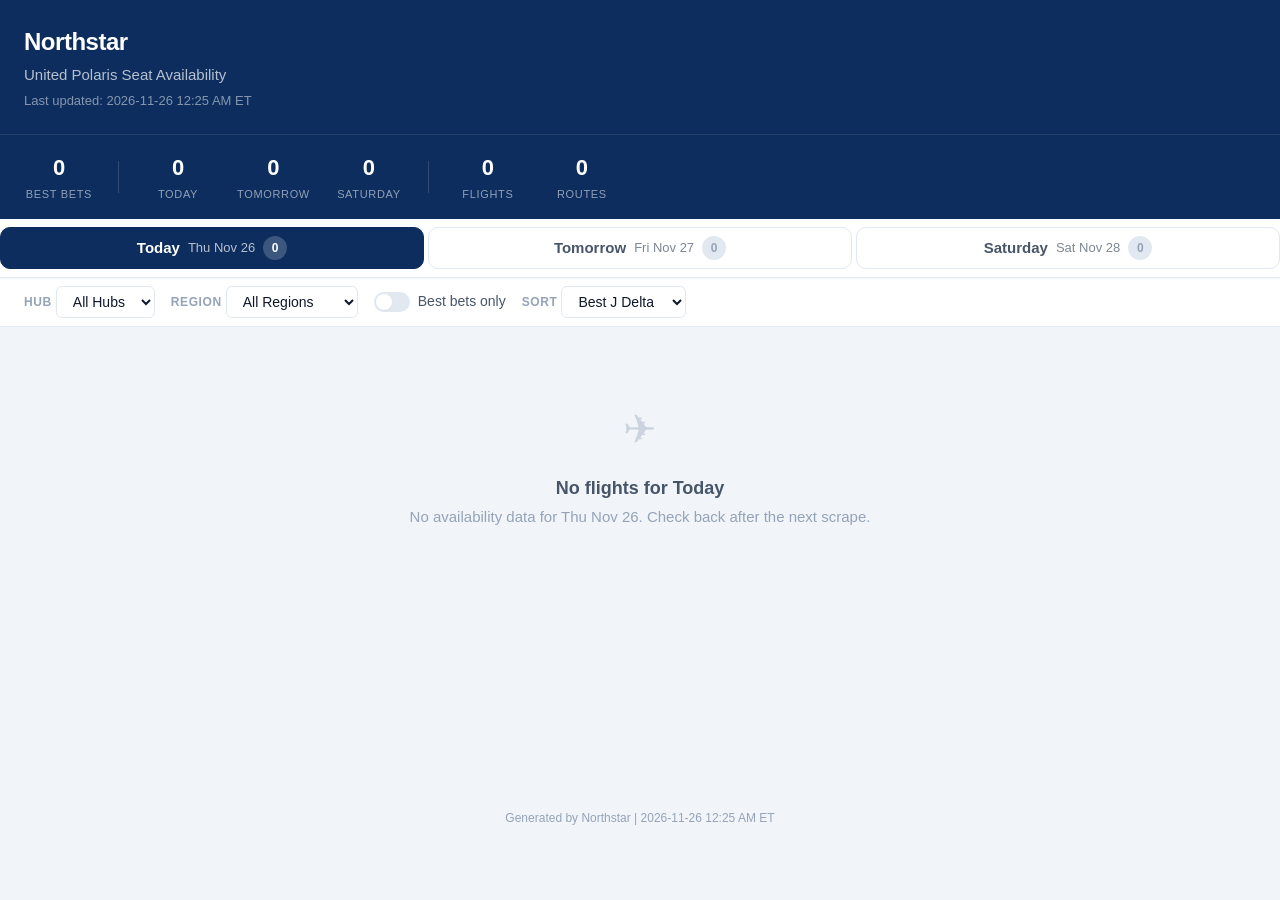
==== index.html @ b7fdff2e "deploy: e420bc741471c80cf9b355d530fea08148d1f682" ====
<!DOCTYPE html>
<html lang="en">
<head>
  <meta charset="UTF-8">
  <meta name="viewport" content="width=device-width, initial-scale=1.0">
  <title>Northstar — United Seat Availability</title>
  <link rel="stylesheet" href="style.css">
</head>
<body>

  <!-- Header -->
  <header class="site-header">
    <div class="container">
      <h1 class="site-title">Northstar</h1>
      <p class="site-subtitle">United Polaris Seat Availability</p>
      <p class="site-timestamp">Last updated: 2026-11-26 12:25 AM ET</p>
    </div>
  </header>

  <!-- Summary Strip -->
  <div class="summary-strip">
    <div class="container summary-strip__inner">
      <div class="summary-stat">
        <span class="summary-stat__value">0</span>
        <span class="summary-stat__label">Best Bets</span>
      </div>
      <div class="summary-divider"></div>
      
      <div class="summary-stat">
        <span class="summary-stat__value">0</span>
        <span class="summary-stat__label">Today</span>
      </div>
      
      <div class="summary-stat">
        <span class="summary-stat__value">0</span>
        <span class="summary-stat__label">Tomorrow</span>
      </div>
      
      <div class="summary-stat">
        <span class="summary-stat__value">0</span>
        <span class="summary-stat__label">Saturday</span>
      </div>
      
      <div class="summary-divider"></div>
      <div class="summary-stat">
        <span class="summary-stat__value">0</span>
        <span class="summary-stat__label">Flights</span>
      </div>
      <div class="summary-stat">
        <span class="summary-stat__value">0</span>
        <span class="summary-stat__label">Routes</span>
      </div>
    </div>
  </div>

  <!-- Day Tabs (sticky) -->
  <nav class="day-tabs" id="day-tabs">
    <div class="container day-tabs__inner">
      
      <button
        class="day-tab day-tab--active"
        data-day="0"
        onclick="switchDay(0)"
      >
        <span class="day-tab__label">Today</span>
        <span class="day-tab__date">Thu Nov 26</span>
        <span class="day-tab__badge ">
          0
        </span>
      </button>
      
      <button
        class="day-tab "
        data-day="1"
        onclick="switchDay(1)"
      >
        <span class="day-tab__label">Tomorrow</span>
        <span class="day-tab__date">Fri Nov 27</span>
        <span class="day-tab__badge ">
          0
        </span>
      </button>
      
      <button
        class="day-tab "
        data-day="2"
        onclick="switchDay(2)"
      >
        <span class="day-tab__label">Saturday</span>
        <span class="day-tab__date">Sat Nov 28</span>
        <span class="day-tab__badge ">
          0
        </span>
      </button>
      
    </div>
  </nav>

  <!-- Filter Bar -->
  <div class="filter-bar">
    <div class="container filter-bar__inner">
      <div class="filter-group">
        <label class="filter-label" for="hub-filter">Hub</label>
        <select id="hub-filter" class="filter-select" onchange="applyFilters()">
          <option value="all">All Hubs</option>
          
        </select>
      </div>

      <div class="filter-group">
        <label class="filter-label" for="region-filter">Region</label>
        <select id="region-filter" class="filter-select" onchange="applyFilters()">
          <option value="all">All Regions</option>
          
          <option value="africa">Africa</option>
          
          <option value="asia">Asia</option>
          
          <option value="europe">Europe</option>
          
          <option value="latin_america">Latin America</option>
          
          <option value="middle_east">Middle East</option>
          
          <option value="oceania">Oceania</option>
          
        </select>
      </div>

      <div class="filter-group">
        <label class="toggle">
          <input type="checkbox" id="best-bets-toggle" onchange="applyFilters()">
          <span class="toggle__slider"></span>
          <span class="toggle__label">Best bets only</span>
        </label>
      </div>

      <div class="filter-group">
        <label class="filter-label" for="sort-select">Sort</label>
        <select id="sort-select" class="filter-select" onchange="applySort()">
          <option value="delta-desc">Best J Delta</option>
          <option value="route-asc">Route Name</option>
          <option value="flights-desc">Flight Count</option>
        </select>
      </div>
    </div>
  </div>

  <!-- Day Panels -->
  <main class="container main-content">
    
    <div
      class="day-panel day-panel--active"
      id="day-panel-0"
      data-day="0"
    >
      
      <div class="empty-state">
        <div class="empty-state__icon">&#9992;</div>
        <p class="empty-state__title">No flights for Today</p>
        <p class="empty-state__text">No availability data for Thu Nov 26. Check back after the next scrape.</p>
      </div>
      
    </div>
    
    <div
      class="day-panel "
      id="day-panel-1"
      data-day="1"
    >
      
      <div class="empty-state">
        <div class="empty-state__icon">&#9992;</div>
        <p class="empty-state__title">No flights for Tomorrow</p>
        <p class="empty-state__text">No availability data for Fri Nov 27. Check back after the next scrape.</p>
      </div>
      
    </div>
    
    <div
      class="day-panel "
      id="day-panel-2"
      data-day="2"
    >
      
      <div class="empty-state">
        <div class="empty-state__icon">&#9992;</div>
        <p class="empty-state__title">No flights for Saturday</p>
        <p class="empty-state__text">No availability data for Sat Nov 28. Check back after the next scrape.</p>
      </div>
      
    </div>
    
  </main>

  <footer class="site-footer">
    <p>Generated by Northstar | 2026-11-26 12:25 AM ET</p>
  </footer>

  <script>
  var currentDay = 0;

  function switchDay(dayIndex) {
    currentDay = dayIndex;
    document.querySelectorAll('.day-tab').forEach(function(tab) {
      tab.classList.toggle('day-tab--active', parseInt(tab.dataset.day) === dayIndex);
    });
    document.querySelectorAll('.day-panel').forEach(function(panel) {
      panel.classList.toggle('day-panel--active', parseInt(panel.dataset.day) === dayIndex);
    });
    applyFilters();
  }

  function applyFilters() {
    var hub = document.getElementById('hub-filter').value;
    var region = document.getElementById('region-filter').value;
    var bestOnly = document.getElementById('best-bets-toggle').checked;
    var panel = document.getElementById('day-panel-' + currentDay);
    if (!panel) return;

    var groups = panel.querySelectorAll('.route-group');
    var visibleCount = 0;

    groups.forEach(function(group) {
      var matchHub = hub === 'all' || group.dataset.hub === hub;
      var matchRegion = region === 'all' || group.dataset.region === region;
      var matchBest = !bestOnly || parseInt(group.dataset.delta) >= 3;
      var visible = matchHub && matchRegion && matchBest;
      group.style.display = visible ? '' : 'none';
      if (visible) visibleCount++;
    });

    var emptyState = panel.querySelector('.empty-state--filtered');
    if (visibleCount === 0 && groups.length > 0) {
      if (!emptyState) {
        emptyState = document.createElement('div');
        emptyState.className = 'empty-state empty-state--filtered';
        emptyState.innerHTML = '<div class="empty-state__icon">&#128269;</div>'
          + '<p class="empty-state__title">No matching routes</p>'
          + '<p class="empty-state__text">Try adjusting your filters.</p>';
        var list = panel.querySelector('.route-list');
        if (list) list.after(emptyState);
      }
      emptyState.style.display = '';
    } else if (emptyState) {
      emptyState.style.display = 'none';
    }
  }

  function applySort() {
    var sortValue = document.getElementById('sort-select').value;
    var panel = document.getElementById('day-panel-' + currentDay);
    if (!panel) return;

    var list = panel.querySelector('.route-list');
    if (!list) return;

    var groups = Array.from(list.querySelectorAll('.route-group'));
    groups.sort(function(a, b) {
      switch (sortValue) {
        case 'delta-desc':
          return parseInt(b.dataset.delta) - parseInt(a.dataset.delta);
        case 'route-asc':
          return a.dataset.route.localeCompare(b.dataset.route);
        case 'flights-desc':
          return parseInt(b.dataset.flights) - parseInt(a.dataset.flights);
        default:
          return 0;
      }
    });
    groups.forEach(function(g) { list.appendChild(g); });
  }
  </script>
</body>
</html>
---- style.css ----
/* ============================================
   NORTHSTAR DESIGN SYSTEM
   ============================================ */

:root {
  /* Brand */
  --navy:       #0C2D5E;
  --navy-light: #1B4A8C;
  --blue:       #2563EB;
  --blue-light: #DBEAFE;

  /* Status */
  --green:        #16A34A;
  --green-bg:     #DCFCE7;
  --green-border: #4ADE80;
  --amber:        #D97706;
  --amber-bg:     #FEF3C7;
  --amber-border: #FBBF24;
  --red:          #DC2626;
  --red-bg:       #FEE2E2;
  --red-border:   #F87171;

  /* Neutrals */
  --bg:           #F1F5F9;
  --card-bg:      #FFFFFF;
  --border:       #E2E8F0;
  --border-light: #F1F5F9;
  --text:         #0F172A;
  --text-secondary: #475569;
  --text-dim:     #94A3B8;

  /* Typography */
  --font: -apple-system, BlinkMacSystemFont, "Segoe UI", Roboto, "Helvetica Neue", sans-serif;
  --font-mono: 'SF Mono', 'Fira Code', 'Consolas', monospace;

  /* Spacing */
  --space-xs: 0.25rem;
  --space-sm: 0.5rem;
  --space-md: 1rem;
  --space-lg: 1.5rem;
  --space-xl: 2rem;
  --space-2xl: 3rem;

  /* Radii */
  --radius-sm: 6px;
  --radius-md: 10px;
  --radius-lg: 14px;
  --radius-pill: 9999px;

  /* Shadows */
  --shadow-sm:  0 1px 2px rgba(0,0,0,0.05);
  --shadow-md:  0 2px 8px rgba(0,0,0,0.08);
  --shadow-lg:  0 4px 16px rgba(0,0,0,0.10);

  /* Transitions */
  --ease: cubic-bezier(0.4, 0, 0.2, 1);
  --duration: 200ms;
}

*, *::before, *::after { margin: 0; padding: 0; box-sizing: border-box; }

body {
  font-family: var(--font);
  background: var(--bg);
  color: var(--text);
  line-height: 1.5;
  -webkit-font-smoothing: antialiased;
}

a { color: inherit; text-decoration: none; }

.container {
  max-width: 1280px;
  margin: 0 auto;
  padding: 0 var(--space-lg);
}

/* ===== SITE HEADER ===== */
.site-header {
  background: var(--navy);
  color: white;
  padding: var(--space-lg) 0;
}
.site-title {
  font-size: 1.5rem;
  font-weight: 700;
  letter-spacing: -0.02em;
}
.site-subtitle {
  color: rgba(255,255,255,0.7);
  font-size: 0.9375rem;
  margin-top: var(--space-xs);
}
.site-timestamp {
  color: rgba(255,255,255,0.5);
  font-size: 0.8125rem;
  margin-top: var(--space-xs);
}

/* ===== SUMMARY STRIP ===== */
.summary-strip {
  background: var(--navy);
  border-top: 1px solid rgba(255,255,255,0.1);
  padding: var(--space-md) 0;
}
.summary-strip__inner {
  display: flex;
  align-items: center;
  gap: var(--space-lg);
  overflow-x: auto;
}
.summary-stat {
  display: flex;
  flex-direction: column;
  align-items: center;
  min-width: 70px;
}
.summary-stat__value {
  font-size: 1.375rem;
  font-weight: 700;
  color: white;
}
.summary-stat__label {
  font-size: 0.6875rem;
  text-transform: uppercase;
  letter-spacing: 0.06em;
  color: rgba(255,255,255,0.55);
  margin-top: 2px;
}
.summary-divider {
  width: 1px;
  height: 32px;
  background: rgba(255,255,255,0.15);
  flex-shrink: 0;
}

/* ===== DAY TABS (Sticky) ===== */
.day-tabs {
  position: sticky;
  top: 0;
  z-index: 100;
  background: white;
  border-bottom: 1px solid var(--border);
  box-shadow: var(--shadow-sm);
}
.day-tabs__inner {
  display: flex;
  gap: var(--space-xs);
  padding: var(--space-sm) 0;
}
.day-tab {
  flex: 1;
  display: flex;
  align-items: center;
  justify-content: center;
  gap: var(--space-sm);
  padding: var(--space-sm) var(--space-md);
  border: 1px solid var(--border);
  border-radius: var(--radius-md);
  background: white;
  cursor: pointer;
  font-family: var(--font);
  font-size: 0.9375rem;
  font-weight: 500;
  color: var(--text-secondary);
  transition: all var(--duration) var(--ease);
}
.day-tab:hover {
  border-color: var(--navy-light);
  color: var(--navy);
}
.day-tab--active {
  background: var(--navy);
  color: white;
  border-color: var(--navy);
}
.day-tab__label { font-weight: 600; }
.day-tab__date {
  font-size: 0.8125rem;
  opacity: 0.7;
}
.day-tab__badge {
  display: inline-flex;
  align-items: center;
  justify-content: center;
  min-width: 24px;
  height: 24px;
  padding: 0 6px;
  border-radius: var(--radius-pill);
  font-size: 0.75rem;
  font-weight: 700;
  background: var(--border);
  color: var(--text-dim);
}
.day-tab--active .day-tab__badge {
  background: rgba(255,255,255,0.2);
  color: white;
}
.day-tab__badge--has-bets {
  background: var(--green-bg);
  color: var(--green);
}
.day-tab--active .day-tab__badge--has-bets {
  background: var(--green);
  color: white;
}

/* ===== FILTER BAR ===== */
.filter-bar {
  background: white;
  border-bottom: 1px solid var(--border);
  padding: var(--space-sm) 0;
}
.filter-bar__inner {
  display: flex;
  align-items: center;
  gap: var(--space-md);
  flex-wrap: wrap;
}
.filter-group {
  display: flex;
  align-items: center;
  gap: var(--space-xs);
}
.filter-label {
  font-size: 0.75rem;
  font-weight: 600;
  text-transform: uppercase;
  letter-spacing: 0.05em;
  color: var(--text-dim);
}
.filter-select {
  padding: 0.375rem 0.75rem;
  border: 1px solid var(--border);
  border-radius: var(--radius-sm);
  background: white;
  font-family: var(--font);
  font-size: 0.875rem;
  color: var(--text);
  cursor: pointer;
  transition: border-color var(--duration) var(--ease);
}
.filter-select:hover,
.filter-select:focus {
  border-color: var(--navy-light);
  outline: none;
}

/* Toggle switch */
.toggle {
  display: flex;
  align-items: center;
  gap: var(--space-sm);
  cursor: pointer;
  user-select: none;
}
.toggle input { display: none; }
.toggle__slider {
  position: relative;
  width: 36px;
  height: 20px;
  background: var(--border);
  border-radius: var(--radius-pill);
  transition: background var(--duration) var(--ease);
}
.toggle__slider::after {
  content: '';
  position: absolute;
  top: 2px;
  left: 2px;
  width: 16px;
  height: 16px;
  background: white;
  border-radius: 50%;
  box-shadow: var(--shadow-sm);
  transition: transform var(--duration) var(--ease);
}
.toggle input:checked + .toggle__slider {
  background: var(--green);
}
.toggle input:checked + .toggle__slider::after {
  transform: translateX(16px);
}
.toggle__label {
  font-size: 0.875rem;
  font-weight: 500;
  color: var(--text-secondary);
}

/* ===== DAY PANELS ===== */
.day-panel { display: none; }
.day-panel--active { display: block; }

.main-content {
  padding-top: var(--space-lg);
  padding-bottom: var(--space-2xl);
  min-height: 50vh;
}

/* ===== ROUTE LIST ===== */
.route-list {
  display: flex;
  flex-direction: column;
  gap: var(--space-lg);
}

/* ===== ROUTE GROUP ===== */
.route-group {
  background: var(--card-bg);
  border: 1px solid var(--border);
  border-radius: var(--radius-md);
  overflow: hidden;
  box-shadow: var(--shadow-sm);
}

/* Route group header */
.route-group__header {
  display: flex;
  justify-content: space-between;
  align-items: center;
  padding: var(--space-md) var(--space-lg);
  border-bottom: 1px solid var(--border);
  background: var(--border-light);
}
.route-group__left {
  display: flex;
  align-items: baseline;
  gap: var(--space-md);
}
.route-group__name {
  font-size: 1.125rem;
  font-weight: 700;
  color: var(--navy);
  text-decoration: none;
}
.route-group__name:hover {
  text-decoration: underline;
}
.route-group__meta {
  font-size: 0.8125rem;
  color: var(--text-dim);
}
.route-group__best-delta {
  font-size: 1.5rem;
  font-weight: 800;
  font-variant-numeric: tabular-nums;
  padding: var(--space-xs) var(--space-sm);
  border-radius: var(--radius-sm);
}
.route-group__best-delta--positive {
  color: var(--green);
  background: var(--green-bg);
}
.route-group__best-delta--neutral {
  color: var(--amber);
  background: var(--amber-bg);
}
.route-group__best-delta--negative {
  color: var(--red);
  background: var(--red-bg);
}

/* Flight table (inline within route group) */
.flight-table {
  font-size: 0.875rem;
}
.flight-table__header {
  display: flex;
  padding: 0.5rem var(--space-lg);
  background: var(--border-light);
  border-bottom: 1px solid var(--border);
  font-size: 0.6875rem;
  font-weight: 600;
  text-transform: uppercase;
  letter-spacing: 0.05em;
  color: var(--text-dim);
}
.flight-row {
  display: flex;
  padding: 0.5rem var(--space-lg);
  border-bottom: 1px solid var(--border);
  transition: background var(--duration) var(--ease);
}
.flight-row:last-child {
  border-bottom: none;
}
.flight-row:hover {
  background: var(--bg);
}
.flight-row--positive {
  background: var(--green-bg);
}
.flight-row--positive:hover {
  background: #cbf5d8;
}
.flight-row--negative {
  background: var(--red-bg);
}
.flight-row--negative:hover {
  background: #fdd;
}

/* Column widths */
.flight-col {
  flex-shrink: 0;
}
.flight-col--flight {
  width: 80px;
  font-weight: 600;
}
.flight-col--time {
  width: 100px;
}
.flight-col--aircraft {
  flex: 1;
  min-width: 100px;
  color: var(--text-secondary);
}
.flight-col--delta {
  width: 80px;
  font-weight: 800;
  font-size: 1rem;
  font-variant-numeric: tabular-nums;
}
.flight-col--avail {
  width: 80px;
  color: var(--text-secondary);
  font-variant-numeric: tabular-nums;
}
.flight-col--sb {
  width: 50px;
  text-align: right;
  color: var(--text-secondary);
  font-variant-numeric: tabular-nums;
}

/* ===== EMPTY STATE ===== */
.empty-state {
  text-align: center;
  padding: var(--space-2xl) var(--space-lg);
  color: var(--text-dim);
}
.empty-state__icon {
  font-size: 2.5rem;
  margin-bottom: var(--space-md);
  opacity: 0.4;
}
.empty-state__title {
  font-size: 1.125rem;
  font-weight: 600;
  color: var(--text-secondary);
  margin-bottom: var(--space-xs);
}
.empty-state__text {
  font-size: 0.9375rem;
}

/* ===== FOOTER ===== */
.site-footer {
  text-align: center;
  color: var(--text-dim);
  font-size: 0.75rem;
  padding: var(--space-xl) 0 var(--space-lg);
}

/* ============================================
   ROUTE DETAIL PAGE
   ============================================ */

/* Back link */
.back-link {
  display: inline-flex;
  align-items: center;
  gap: var(--space-xs);
  font-size: 0.875rem;
  font-weight: 500;
  color: rgba(255,255,255,0.75);
  margin-bottom: var(--space-sm);
  transition: color var(--duration) var(--ease);
}
.back-link:hover { color: white; }

/* Route header */
.route-header {
  display: flex;
  align-items: baseline;
  gap: var(--space-md);
  flex-wrap: wrap;
}
.route-header__title {
  font-size: 1.5rem;
  font-weight: 700;
}
.route-header__region {
  font-size: 0.875rem;
  color: rgba(255,255,255,0.6);
  background: rgba(255,255,255,0.1);
  padding: 2px 10px;
  border-radius: var(--radius-pill);
}

/* Stats row */
.stats-row {
  display: flex;
  gap: var(--space-md);
  margin-bottom: var(--space-lg);
  flex-wrap: wrap;
}
.stat-card {
  background: var(--card-bg);
  border: 1px solid var(--border);
  border-radius: var(--radius-md);
  padding: var(--space-md) var(--space-lg);
  flex: 1;
  min-width: 140px;
}
.stat-card__label {
  font-size: 0.6875rem;
  text-transform: uppercase;
  letter-spacing: 0.05em;
  color: var(--text-dim);
}
.stat-card__value {
  font-size: 1.5rem;
  font-weight: 700;
  margin-top: var(--space-xs);
}

/* Day group headings */
.day-group {
  margin-bottom: var(--space-xl);
}
.day-group__heading {
  font-size: 1rem;
  font-weight: 600;
  padding: var(--space-sm) 0;
  border-bottom: 2px solid var(--navy);
  margin-bottom: var(--space-sm);
  color: var(--navy);
}

/* Data table */
.data-table {
  width: 100%;
  border-collapse: collapse;
  background: var(--card-bg);
  border: 1px solid var(--border);
  border-radius: var(--radius-md);
  overflow: hidden;
  font-size: 0.875rem;
}
.data-table thead th {
  background: var(--border-light);
  padding: 0.625rem 0.75rem;
  text-align: left;
  font-weight: 600;
  font-size: 0.75rem;
  text-transform: uppercase;
  letter-spacing: 0.05em;
  color: var(--text-dim);
  cursor: pointer;
  user-select: none;
  white-space: nowrap;
}
.data-table thead th:hover { background: var(--border); }
.data-table tbody td {
  padding: 0.5rem 0.75rem;
  border-top: 1px solid var(--border);
  white-space: nowrap;
}
.data-table tbody tr:hover { background: var(--bg); }

/* Row tinting */
.data-table .row-best    { background: var(--green-bg); }
.data-table .row-ok      { background: var(--card-bg); }
.data-table .row-trouble { background: var(--red-bg); }

/* Delta cells */
.delta-positive { color: var(--green); font-weight: 700; }
.delta-neutral  { color: var(--amber); font-weight: 700; }
.delta-negative { color: var(--red); font-weight: 700; }

/* ============================================
   RESPONSIVE
   ============================================ */

@media (max-width: 768px) {
  .container { padding: 0 var(--space-md); }

  .day-tabs__inner { gap: 4px; }
  .day-tab {
    padding: var(--space-sm) var(--space-xs);
    font-size: 0.8125rem;
    flex-direction: column;
    gap: 2px;
  }
  .day-tab__date { font-size: 0.6875rem; }

  .filter-bar__inner {
    gap: var(--space-sm);
  }

  .summary-strip__inner {
    gap: var(--space-md);
    justify-content: center;
  }

  .route-group__header {
    padding: var(--space-sm) var(--space-md);
    flex-wrap: wrap;
    gap: var(--space-sm);
  }
  .route-group__left {
    flex-direction: column;
    gap: var(--space-xs);
  }
  .route-group__best-delta {
    font-size: 1.25rem;
  }

  .flight-table__header { display: none; }
  .flight-row {
    flex-wrap: wrap;
    padding: var(--space-sm) var(--space-md);
    gap: var(--space-xs);
  }
  .flight-col--aircraft { min-width: auto; }
  .flight-col--sb { text-align: left; }

  .data-table { font-size: 0.75rem; }
  .data-table thead th,
  .data-table tbody td { padding: 0.375rem 0.5rem; }
  .stats-row { flex-direction: column; }
}

@media (max-width: 480px) {
  .site-title { font-size: 1.25rem; }
}

/* ============================================
   PRINT
   ============================================ */

@media print {
  .site-header { background: white; color: black; border-bottom: 2px solid black; }
  .site-header * { color: black !important; }
  .summary-strip { background: white; color: black; border: 1px solid #ccc; }
  .summary-strip * { color: black !important; }
  .day-tabs { position: static; box-shadow: none; }
  .filter-bar { display: none; }
  .day-panel { display: block !important; page-break-inside: avoid; }
  .route-group { break-inside: avoid; box-shadow: none; border: 1px solid #ccc; }
  .flight-row--positive, .flight-row--negative { background: white !important; }
}
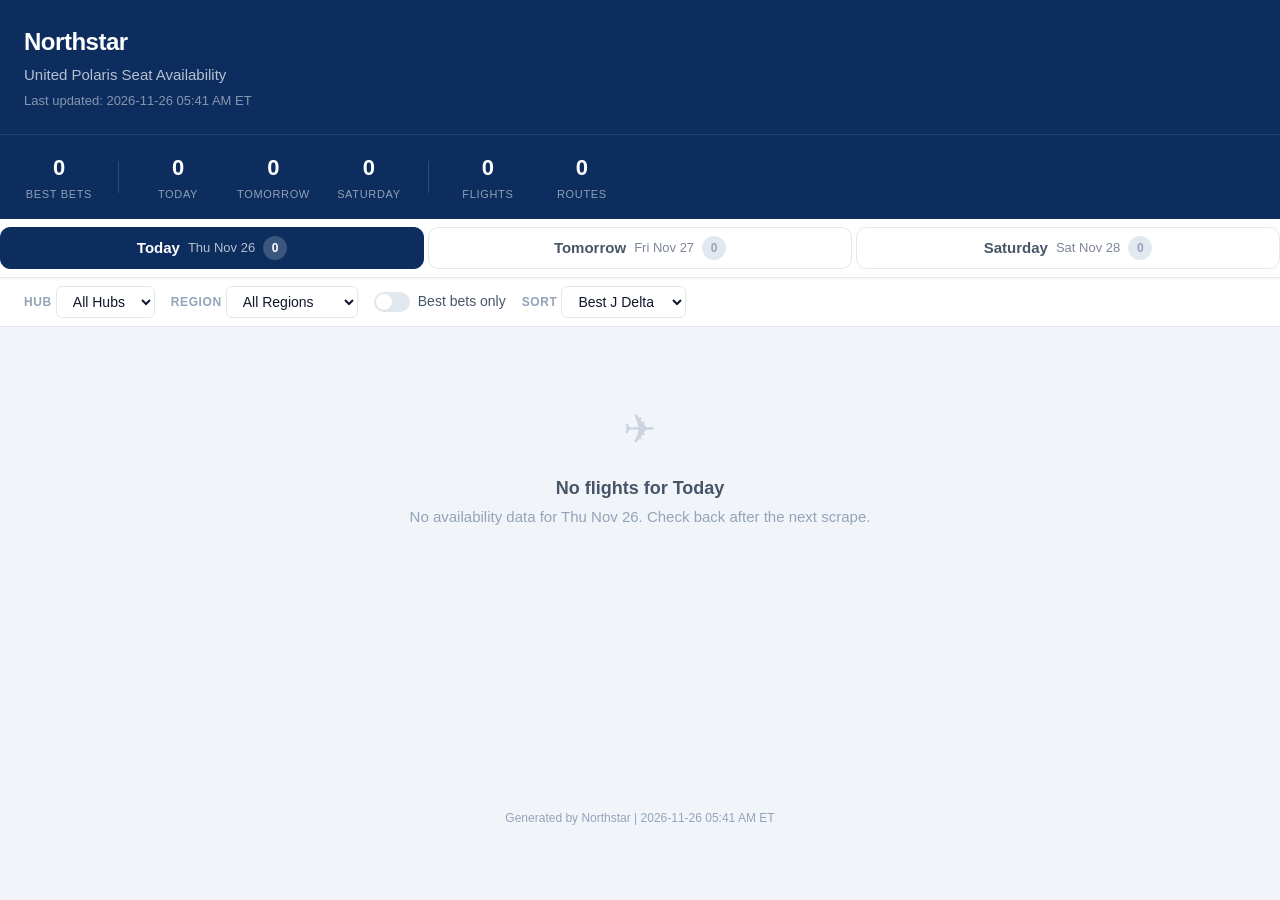
==== commit dcaae358: "deploy: e420bc741471c80cf9b355d530fea08148d1f682" ====
--- a/index.html
+++ b/index.html
@@ -13,7 +13,7 @@
     <div class="container">
       <h1 class="site-title">Northstar</h1>
       <p class="site-subtitle">United Polaris Seat Availability</p>
-      <p class="site-timestamp">Last updated: 2026-11-26 12:25 AM ET</p>
+      <p class="site-timestamp">Last updated: 2026-11-26 05:41 AM ET</p>
     </div>
   </header>
 
@@ -194,7 +194,7 @@
   </main>
 
   <footer class="site-footer">
-    <p>Generated by Northstar | 2026-11-26 12:25 AM ET</p>
+    <p>Generated by Northstar | 2026-11-26 05:41 AM ET</p>
   </footer>
 
   <script>
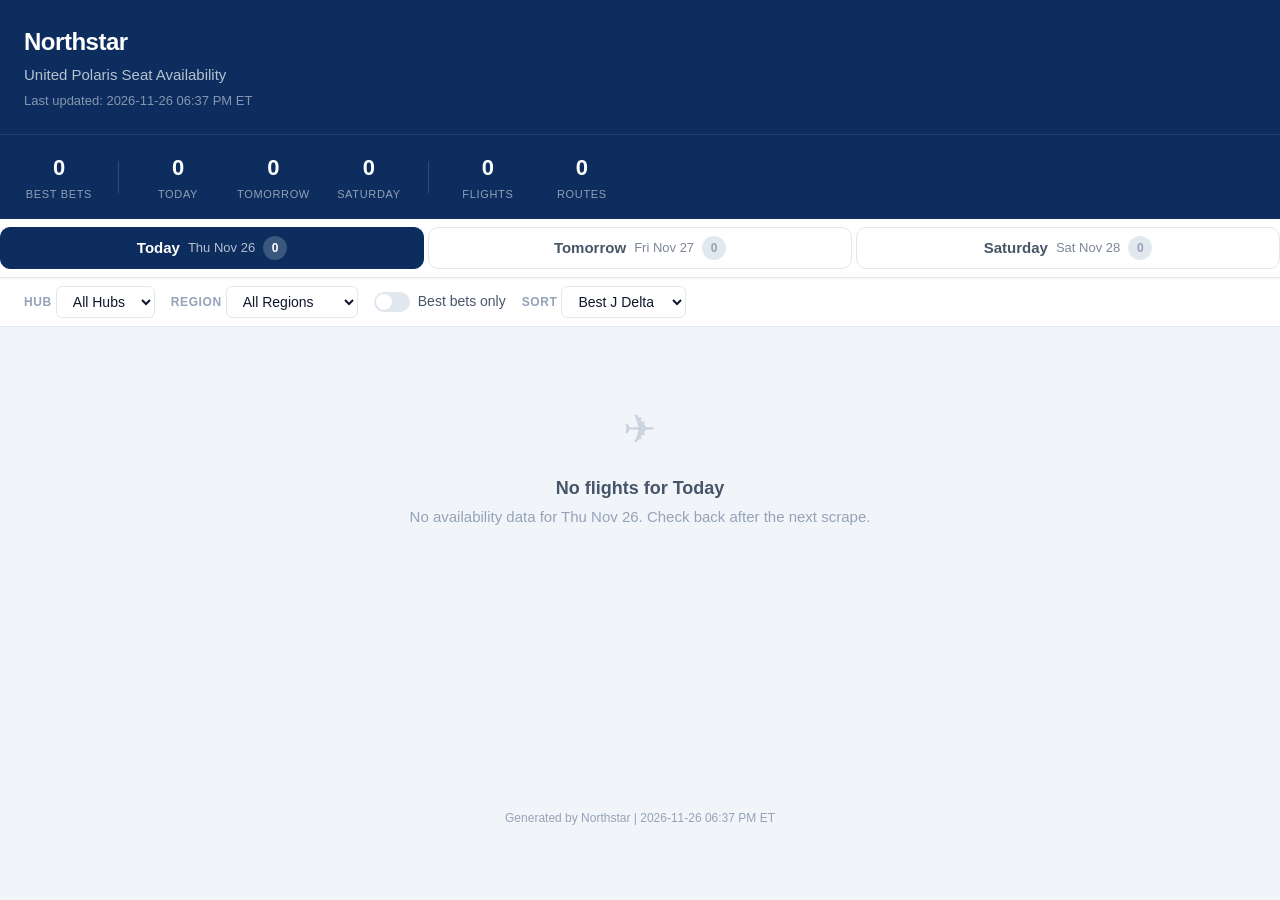
==== commit 27478bbe: "deploy: e420bc741471c80cf9b355d530fea08148d1f682" ====
--- a/index.html
+++ b/index.html
@@ -13,7 +13,7 @@
     <div class="container">
       <h1 class="site-title">Northstar</h1>
       <p class="site-subtitle">United Polaris Seat Availability</p>
-      <p class="site-timestamp">Last updated: 2026-11-26 05:41 AM ET</p>
+      <p class="site-timestamp">Last updated: 2026-11-26 06:37 PM ET</p>
     </div>
   </header>
 
@@ -194,7 +194,7 @@
   </main>
 
   <footer class="site-footer">
-    <p>Generated by Northstar | 2026-11-26 05:41 AM ET</p>
+    <p>Generated by Northstar | 2026-11-26 06:37 PM ET</p>
   </footer>
 
   <script>
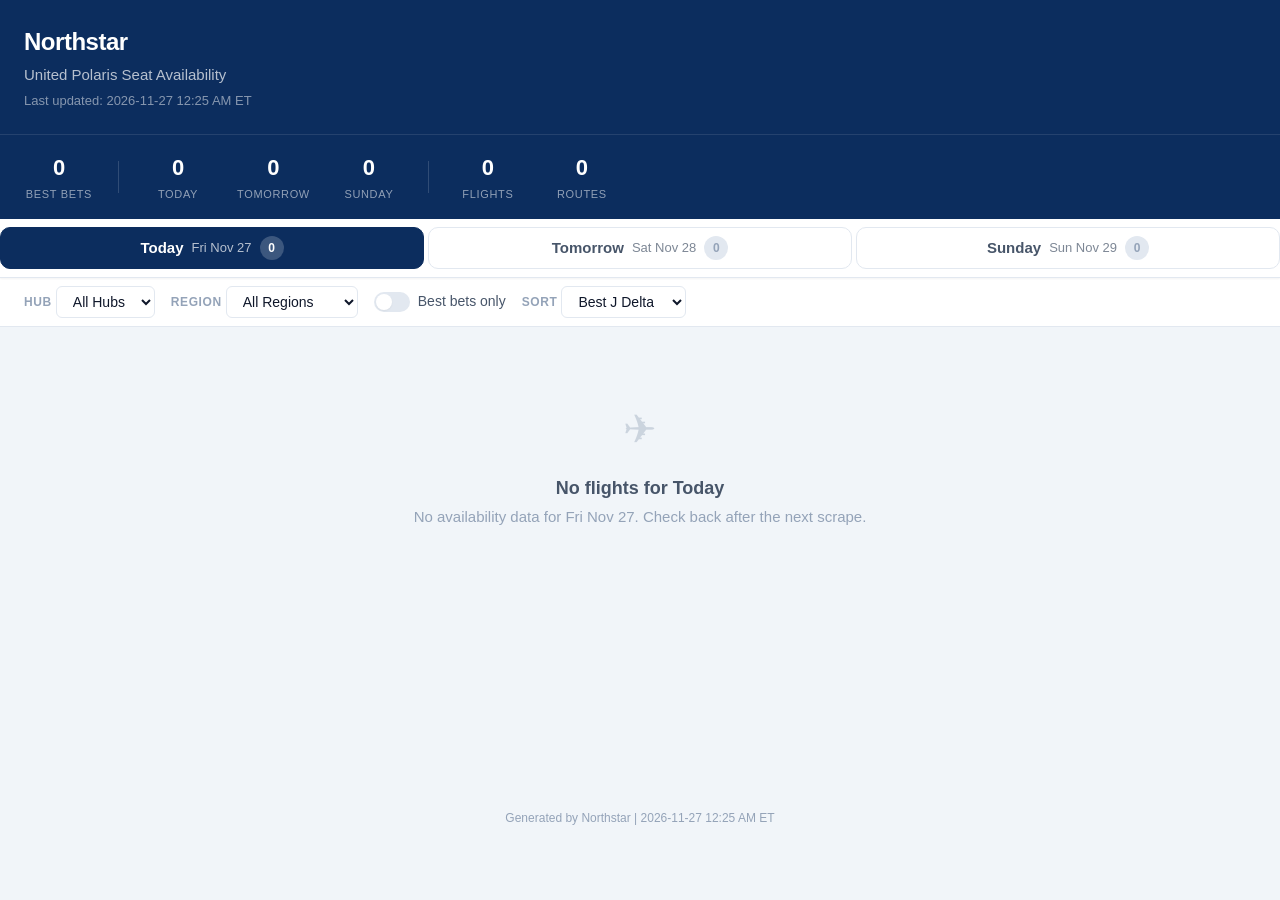
==== commit 33ad1265: "deploy: e420bc741471c80cf9b355d530fea08148d1f682" ====
--- a/index.html
+++ b/index.html
@@ -13,7 +13,7 @@
     <div class="container">
       <h1 class="site-title">Northstar</h1>
       <p class="site-subtitle">United Polaris Seat Availability</p>
-      <p class="site-timestamp">Last updated: 2026-11-26 06:37 PM ET</p>
+      <p class="site-timestamp">Last updated: 2026-11-27 12:25 AM ET</p>
     </div>
   </header>
 
@@ -38,7 +38,7 @@
       
       <div class="summary-stat">
         <span class="summary-stat__value">0</span>
-        <span class="summary-stat__label">Saturday</span>
+        <span class="summary-stat__label">Sunday</span>
       </div>
       
       <div class="summary-divider"></div>
@@ -63,7 +63,7 @@
         onclick="switchDay(0)"
       >
         <span class="day-tab__label">Today</span>
-        <span class="day-tab__date">Thu Nov 26</span>
+        <span class="day-tab__date">Fri Nov 27</span>
         <span class="day-tab__badge ">
           0
         </span>
@@ -75,7 +75,7 @@
         onclick="switchDay(1)"
       >
         <span class="day-tab__label">Tomorrow</span>
-        <span class="day-tab__date">Fri Nov 27</span>
+        <span class="day-tab__date">Sat Nov 28</span>
         <span class="day-tab__badge ">
           0
         </span>
@@ -86,8 +86,8 @@
         data-day="2"
         onclick="switchDay(2)"
       >
-        <span class="day-tab__label">Saturday</span>
-        <span class="day-tab__date">Sat Nov 28</span>
+        <span class="day-tab__label">Sunday</span>
+        <span class="day-tab__date">Sun Nov 29</span>
         <span class="day-tab__badge ">
           0
         </span>
@@ -158,7 +158,7 @@
       <div class="empty-state">
         <div class="empty-state__icon">&#9992;</div>
         <p class="empty-state__title">No flights for Today</p>
-        <p class="empty-state__text">No availability data for Thu Nov 26. Check back after the next scrape.</p>
+        <p class="empty-state__text">No availability data for Fri Nov 27. Check back after the next scrape.</p>
       </div>
       
     </div>
@@ -172,7 +172,7 @@
       <div class="empty-state">
         <div class="empty-state__icon">&#9992;</div>
         <p class="empty-state__title">No flights for Tomorrow</p>
-        <p class="empty-state__text">No availability data for Fri Nov 27. Check back after the next scrape.</p>
+        <p class="empty-state__text">No availability data for Sat Nov 28. Check back after the next scrape.</p>
       </div>
       
     </div>
@@ -185,8 +185,8 @@
       
       <div class="empty-state">
         <div class="empty-state__icon">&#9992;</div>
-        <p class="empty-state__title">No flights for Saturday</p>
-        <p class="empty-state__text">No availability data for Sat Nov 28. Check back after the next scrape.</p>
+        <p class="empty-state__title">No flights for Sunday</p>
+        <p class="empty-state__text">No availability data for Sun Nov 29. Check back after the next scrape.</p>
       </div>
       
     </div>
@@ -194,7 +194,7 @@
   </main>
 
   <footer class="site-footer">
-    <p>Generated by Northstar | 2026-11-26 06:37 PM ET</p>
+    <p>Generated by Northstar | 2026-11-27 12:25 AM ET</p>
   </footer>
 
   <script>
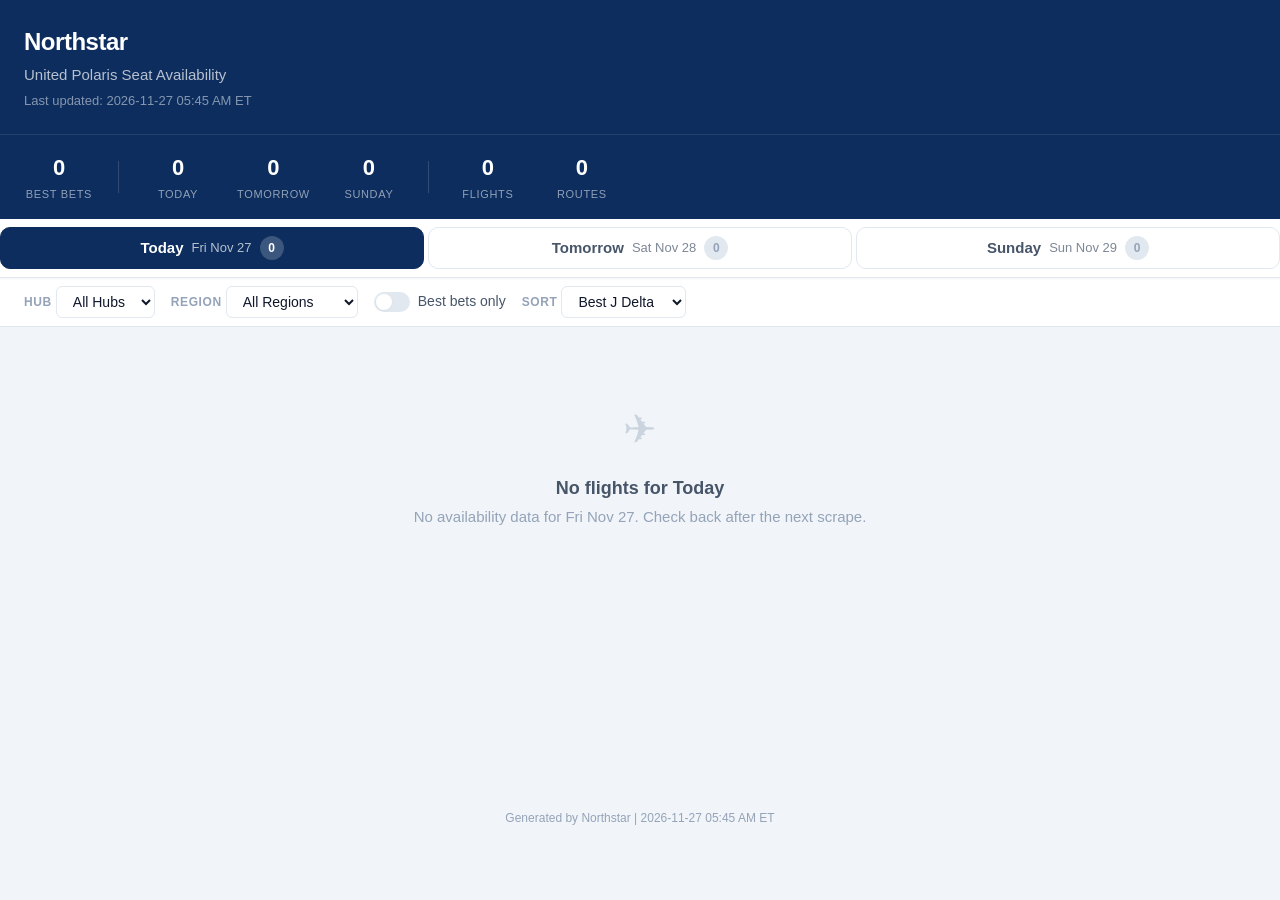
==== commit 3af3afd6: "deploy: e420bc741471c80cf9b355d530fea08148d1f682" ====
--- a/index.html
+++ b/index.html
@@ -13,7 +13,7 @@
     <div class="container">
       <h1 class="site-title">Northstar</h1>
       <p class="site-subtitle">United Polaris Seat Availability</p>
-      <p class="site-timestamp">Last updated: 2026-11-27 12:25 AM ET</p>
+      <p class="site-timestamp">Last updated: 2026-11-27 05:45 AM ET</p>
     </div>
   </header>
 
@@ -194,7 +194,7 @@
   </main>
 
   <footer class="site-footer">
-    <p>Generated by Northstar | 2026-11-27 12:25 AM ET</p>
+    <p>Generated by Northstar | 2026-11-27 05:45 AM ET</p>
   </footer>
 
   <script>
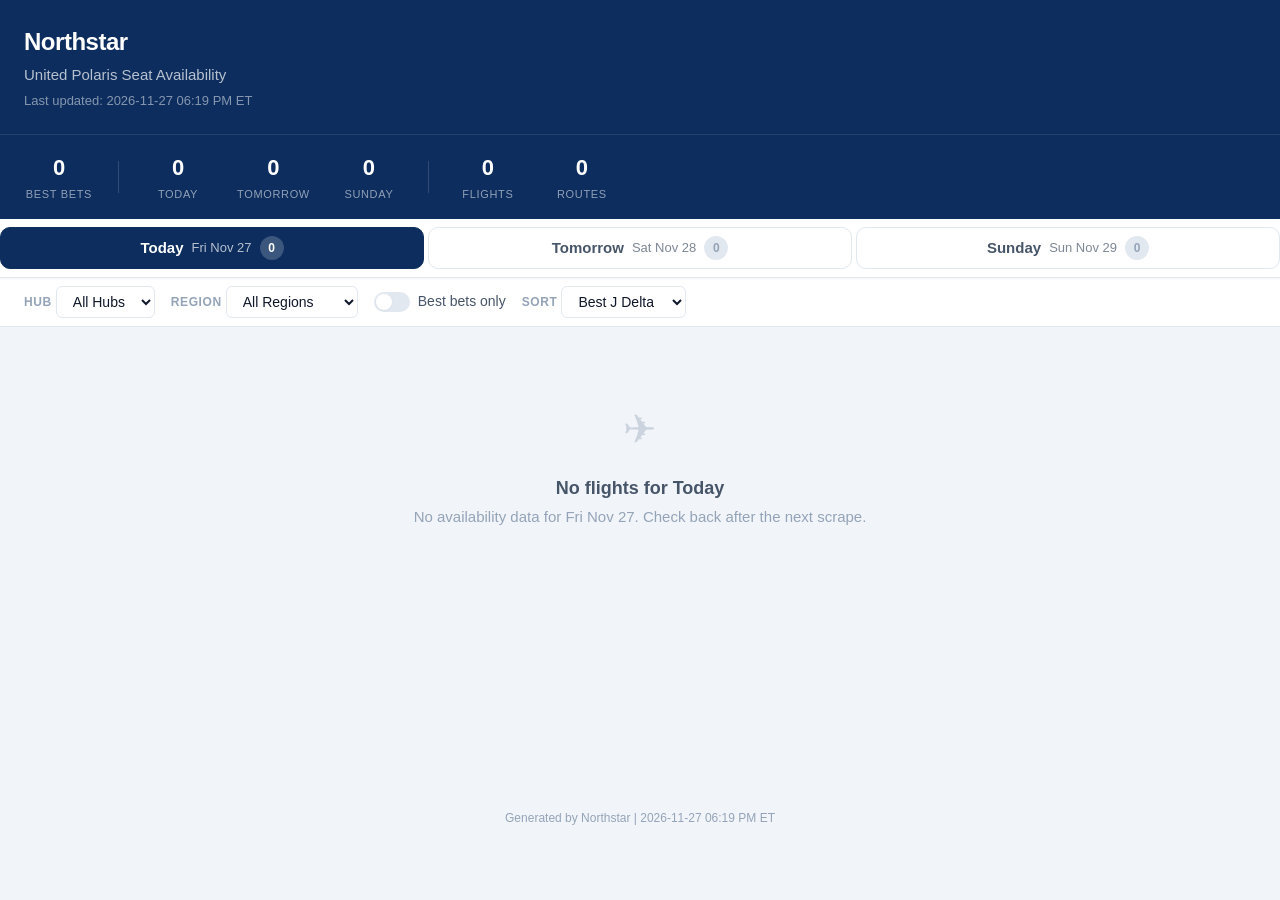
==== commit 22f01df6: "deploy: e420bc741471c80cf9b355d530fea08148d1f682" ====
--- a/index.html
+++ b/index.html
@@ -13,7 +13,7 @@
     <div class="container">
       <h1 class="site-title">Northstar</h1>
       <p class="site-subtitle">United Polaris Seat Availability</p>
-      <p class="site-timestamp">Last updated: 2026-11-27 05:45 AM ET</p>
+      <p class="site-timestamp">Last updated: 2026-11-27 06:19 PM ET</p>
     </div>
   </header>
 
@@ -194,7 +194,7 @@
   </main>
 
   <footer class="site-footer">
-    <p>Generated by Northstar | 2026-11-27 05:45 AM ET</p>
+    <p>Generated by Northstar | 2026-11-27 06:19 PM ET</p>
   </footer>
 
   <script>
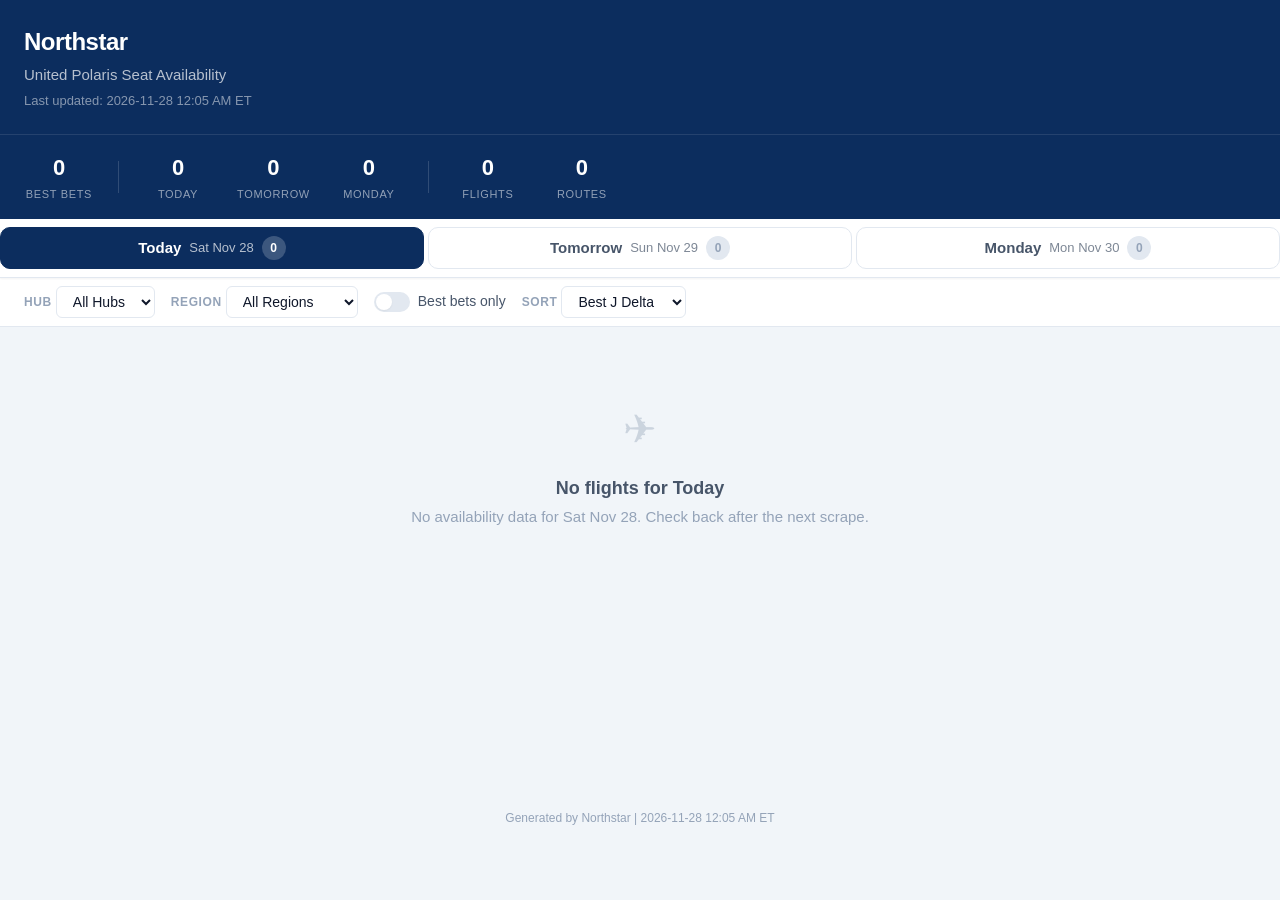
==== commit 6d2b3bb0: "deploy: e420bc741471c80cf9b355d530fea08148d1f682" ====
--- a/index.html
+++ b/index.html
@@ -13,7 +13,7 @@
     <div class="container">
       <h1 class="site-title">Northstar</h1>
       <p class="site-subtitle">United Polaris Seat Availability</p>
-      <p class="site-timestamp">Last updated: 2026-11-27 06:19 PM ET</p>
+      <p class="site-timestamp">Last updated: 2026-11-28 12:05 AM ET</p>
     </div>
   </header>
 
@@ -38,7 +38,7 @@
       
       <div class="summary-stat">
         <span class="summary-stat__value">0</span>
-        <span class="summary-stat__label">Sunday</span>
+        <span class="summary-stat__label">Monday</span>
       </div>
       
       <div class="summary-divider"></div>
@@ -63,7 +63,7 @@
         onclick="switchDay(0)"
       >
         <span class="day-tab__label">Today</span>
-        <span class="day-tab__date">Fri Nov 27</span>
+        <span class="day-tab__date">Sat Nov 28</span>
         <span class="day-tab__badge ">
           0
         </span>
@@ -75,7 +75,7 @@
         onclick="switchDay(1)"
       >
         <span class="day-tab__label">Tomorrow</span>
-        <span class="day-tab__date">Sat Nov 28</span>
+        <span class="day-tab__date">Sun Nov 29</span>
         <span class="day-tab__badge ">
           0
         </span>
@@ -86,8 +86,8 @@
         data-day="2"
         onclick="switchDay(2)"
       >
-        <span class="day-tab__label">Sunday</span>
-        <span class="day-tab__date">Sun Nov 29</span>
+        <span class="day-tab__label">Monday</span>
+        <span class="day-tab__date">Mon Nov 30</span>
         <span class="day-tab__badge ">
           0
         </span>
@@ -158,7 +158,7 @@
       <div class="empty-state">
         <div class="empty-state__icon">&#9992;</div>
         <p class="empty-state__title">No flights for Today</p>
-        <p class="empty-state__text">No availability data for Fri Nov 27. Check back after the next scrape.</p>
+        <p class="empty-state__text">No availability data for Sat Nov 28. Check back after the next scrape.</p>
       </div>
       
     </div>
@@ -172,7 +172,7 @@
       <div class="empty-state">
         <div class="empty-state__icon">&#9992;</div>
         <p class="empty-state__title">No flights for Tomorrow</p>
-        <p class="empty-state__text">No availability data for Sat Nov 28. Check back after the next scrape.</p>
+        <p class="empty-state__text">No availability data for Sun Nov 29. Check back after the next scrape.</p>
       </div>
       
     </div>
@@ -185,8 +185,8 @@
       
       <div class="empty-state">
         <div class="empty-state__icon">&#9992;</div>
-        <p class="empty-state__title">No flights for Sunday</p>
-        <p class="empty-state__text">No availability data for Sun Nov 29. Check back after the next scrape.</p>
+        <p class="empty-state__title">No flights for Monday</p>
+        <p class="empty-state__text">No availability data for Mon Nov 30. Check back after the next scrape.</p>
       </div>
       
     </div>
@@ -194,7 +194,7 @@
   </main>
 
   <footer class="site-footer">
-    <p>Generated by Northstar | 2026-11-27 06:19 PM ET</p>
+    <p>Generated by Northstar | 2026-11-28 12:05 AM ET</p>
   </footer>
 
   <script>
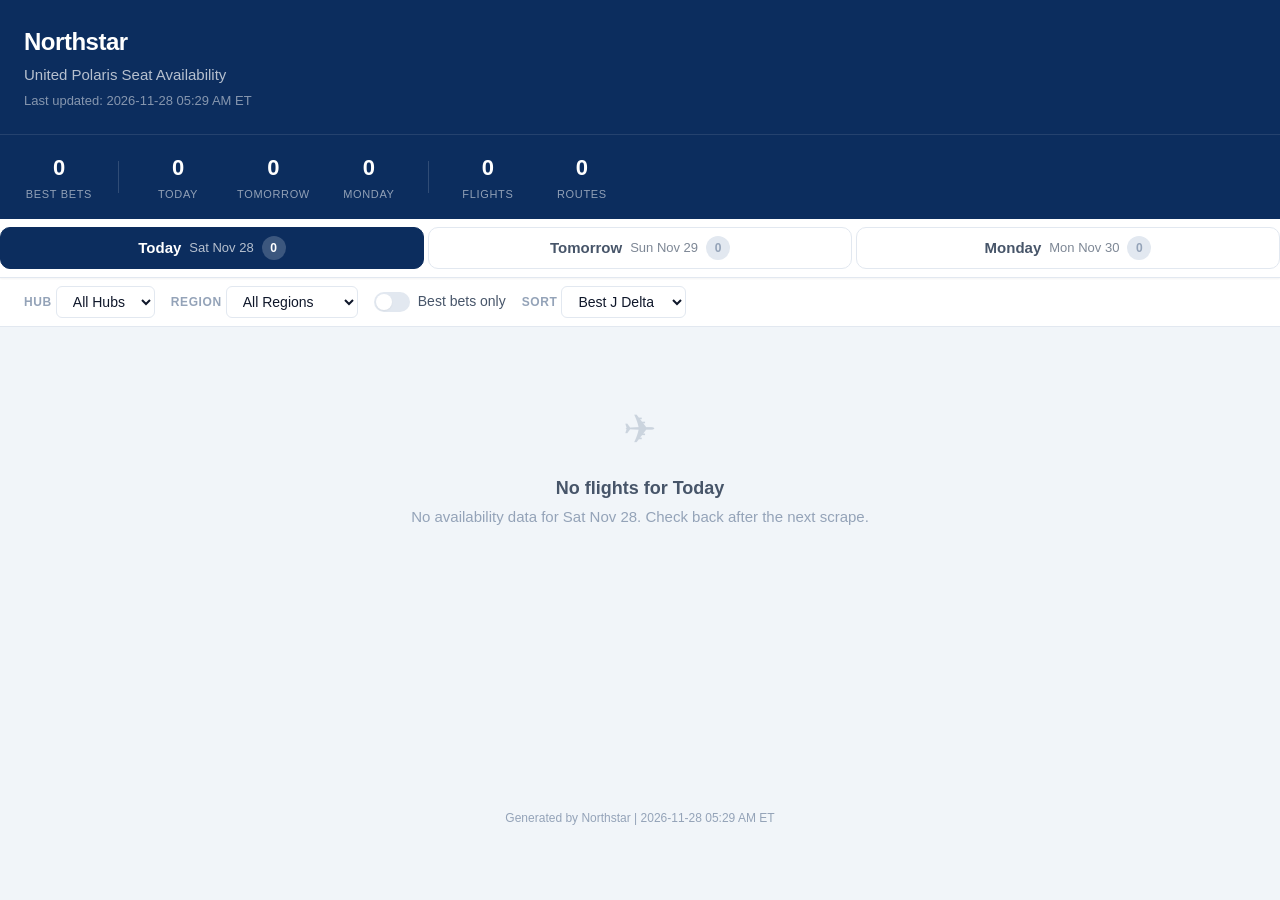
==== commit d97bd7a2: "deploy: e420bc741471c80cf9b355d530fea08148d1f682" ====
--- a/index.html
+++ b/index.html
@@ -13,7 +13,7 @@
     <div class="container">
       <h1 class="site-title">Northstar</h1>
       <p class="site-subtitle">United Polaris Seat Availability</p>
-      <p class="site-timestamp">Last updated: 2026-11-28 12:05 AM ET</p>
+      <p class="site-timestamp">Last updated: 2026-11-28 05:29 AM ET</p>
     </div>
   </header>
 
@@ -194,7 +194,7 @@
   </main>
 
   <footer class="site-footer">
-    <p>Generated by Northstar | 2026-11-28 12:05 AM ET</p>
+    <p>Generated by Northstar | 2026-11-28 05:29 AM ET</p>
   </footer>
 
   <script>
